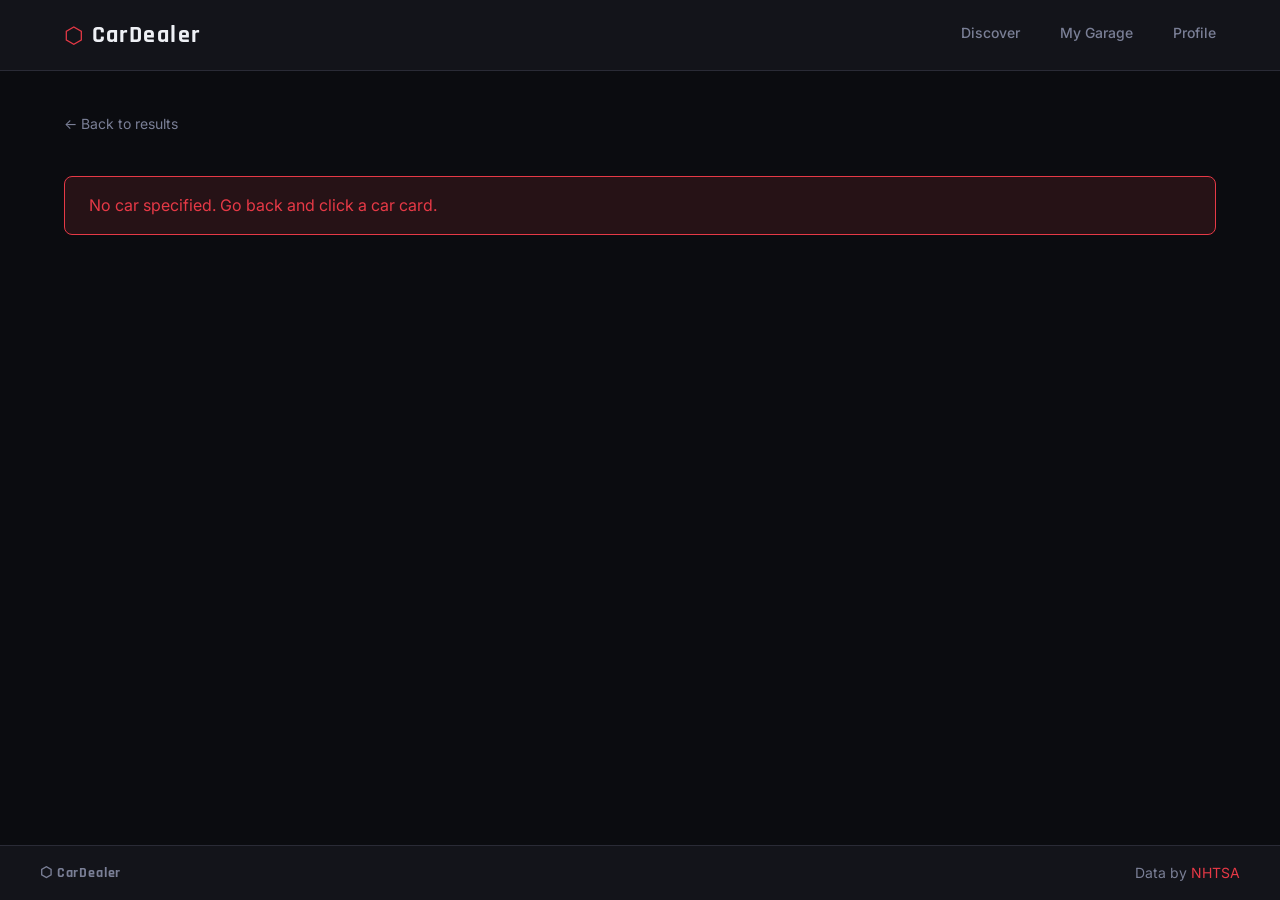
==== Detail.html @ 51ff806b "fix: changed file name" ====
<!DOCTYPE html>
<html lang="en">
<head>
  <meta charset="UTF-8">
  <meta name="viewport" content="width=device-width, initial-scale=1.0">
  <title>Car Details — CarDealer</title>
  <link rel="preconnect" href="https://fonts.googleapis.com">
  <link rel="preconnect" href="https://fonts.gstatic.com" crossorigin>
  <link href="https://fonts.googleapis.com/css2?family=Rajdhani:wght@500;600;700&family=Inter:wght@400;500;600&display=swap" rel="stylesheet">
  <link rel="stylesheet" href="css/style.css">
</head>
<body data-page="detail">

  <header class="header">
    <div class="header__inner">
      <a class="header__logo" href="index.html">
        <span class="header__logo-icon">⬡</span>
        <span class="header__logo-text">CarDealer</span>
      </a>
      <nav class="header__nav">
        <a class="header__nav-link" href="index.html">Discover</a>
        <a class="header__nav-link" href="garage.html">My Garage</a>
        <a class="header__nav-link" href="profile.html">Profile</a>
      </nav>
    </div>
  </header>

  <main class="main">

    <a class="back-link" href="index.html">← Back to results</a>

    <div class="loading" id="loading">
      <div class="loading__spinner"></div>
      <p class="loading__text">Loading car details…</p>
    </div>

    <div class="error-message" id="error-message" hidden>
      <p class="error-message__text" id="error-text"></p>
    </div>

    <article class="detail-card" id="detail-card" hidden>
      <div class="detail-card__image-wrap">
        <img class="detail-card__image" id="detail-image" src="" alt="">
        <div class="detail-card__image-placeholder" id="detail-placeholder">🚗</div>
      </div>
      <div class="detail-card__body">
        <p class="detail-card__make" id="detail-make"></p>
        <h1 class="detail-card__title" id="detail-title"></h1>
        <p class="detail-card__year" id="detail-year"></p>
        <p class="detail-card__description" id="detail-description"></p>
        <div class="detail-card__actions">
          <button class="btn btn--primary" id="detail-save-btn">+ Add to Garage</button>
          <a class="btn btn--ghost" id="detail-wiki-link" href="#" target="_blank" rel="noopener">Read on Wikipedia</a>
        </div>
      </div>
    </article>

  </main>

  <footer class="footer">
    <div class="footer__inner">
      <span class="footer__brand">⬡ CarDealer</span>
      <span class="footer__note">Data by <a class="footer__link" href="https://vpic.nhtsa.dot.gov" target="_blank" rel="noopener">NHTSA</a></span>
    </div>
  </footer>

  <script type="module" src="js/main.js"></script>
</body>
</html>
---- css/style.css ----
/* ================================================
   CarDealer — style.css
   Tokens → Base → Layout → Header → Components
   ================================================ */

/* === 1. DESIGN TOKENS === */
:root {
  /* Colors */
  --color-bg:           #0b0c10;
  --color-surface:      #13141a;
  --color-card:         #1a1b23;
  --color-border:       #2a2b36;
  --color-accent:       #e63946;
  --color-accent-dim:   rgba(230, 57, 70, 0.12);
  --color-accent-hover: #ff4d5a;
  --color-text:         #eef0f5;
  --color-text-muted:   #7a7f96;
  --color-text-faint:   #44465a;
  --color-success:      #40c97a;
  --color-error:        #e63946;

  /* Status colors */
  --color-wishlist:    #5b9ef5;
  --color-owned:       #40c97a;
  --color-test-driven: #f0a500;

  /* Fuel type colors */
  --color-gas:         #5b9ef5;
  --color-diesel:      #f0a500;
  --color-electric:    #40c97a;

  /* Spacing */
  --space-xs:  4px;
  --space-sm:  8px;
  --space-md:  16px;
  --space-lg:  24px;
  --space-xl:  40px;
  --space-2xl: 72px;

  /* Radius */
  --radius-sm: 4px;
  --radius-md: 8px;
  --radius-lg: 12px;

  /* Typography */
  --font-display: 'Rajdhani', sans-serif;
  --font-body:    'Inter', system-ui, sans-serif;
}

/* === 2. RESET & BASE === */
*, *::before, *::after {
  box-sizing: border-box;
  margin: 0;
  padding: 0;
}

html { scroll-behavior: smooth; }

body {
  font-family: var(--font-body);
  font-size: 1rem;
  color: var(--color-text);
  background-color: var(--color-bg);
  line-height: 1.6;
  min-height: 100vh;
  display: flex;
  flex-direction: column;
}

a {
  color: var(--color-accent);
  text-decoration: none;
}

a:hover { text-decoration: underline; }

img { display: block; max-width: 100%; }

button { cursor: pointer; font-family: var(--font-body); }

[hidden] { display: none !important; }

/* === 3. LAYOUT === */
.main {
  flex: 1;
  max-width: 1200px;
  margin: 0 auto;
  width: 100%;
  padding: var(--space-xl) var(--space-lg);
}

/* === 4. HEADER & NAV (Flexbox) === */
.header {
  background-color: var(--color-surface);
  border-bottom: 1px solid var(--color-border);
  position: sticky;
  top: 0;
  z-index: 100;
}

.header__inner {
  max-width: 1200px;
  margin: 0 auto;
  padding: var(--space-md) var(--space-lg);
  display: flex;
  align-items: center;
  justify-content: space-between;
  gap: var(--space-md);
}

.header__logo {
  display: flex;
  align-items: center;
  gap: var(--space-sm);
  color: var(--color-text);
  text-decoration: none;
}

.header__logo-icon {
  color: var(--color-accent);
  font-size: 1.4rem;
  line-height: 1;
}

.header__logo-text {
  font-family: var(--font-display);
  font-size: 1.5rem;
  font-weight: 700;
  letter-spacing: 0.06em;
}

.header__nav {
  display: flex;
  align-items: center;
  gap: var(--space-xl);
}

.header__nav-link {
  color: var(--color-text-muted);
  font-size: 0.875rem;
  font-weight: 500;
  text-decoration: none;
  padding-bottom: 2px;
  border-bottom: 2px solid transparent;
  transition: color 0.2s, border-color 0.2s;
}

.header__nav-link:hover {
  color: var(--color-text);
  text-decoration: none;
}

.header__nav-link--active {
  color: var(--color-accent);
  border-bottom-color: var(--color-accent);
}

/* === 5. FOOTER (Flexbox) === */
.footer {
  background-color: var(--color-surface);
  border-top: 1px solid var(--color-border);
  padding: var(--space-md) var(--space-lg);
}

.footer__inner {
  max-width: 1200px;
  margin: 0 auto;
  display: flex;
  justify-content: space-between;
  align-items: center;
  font-size: 0.875rem;
  color: var(--color-text-muted);
}

.footer__brand {
  font-family: var(--font-display);
  font-weight: 700;
  letter-spacing: 0.06em;
}

.footer__link { color: var(--color-accent); }

/* === 6. HERO (index.html) === */
.hero {
  padding: var(--space-2xl) 0 var(--space-xl);
  border-bottom: 1px solid var(--color-border);
  margin-bottom: var(--space-xl);
}

.hero__eyebrow {
  font-size: 0.8rem;
  font-weight: 600;
  color: var(--color-accent);
  text-transform: uppercase;
  letter-spacing: 0.14em;
  margin-bottom: var(--space-sm);
}

.hero__title {
  font-family: var(--font-display);
  font-size: clamp(2.8rem, 6vw, 5rem);
  font-weight: 700;
  letter-spacing: 0.04em;
  line-height: 1;
  margin-bottom: var(--space-md);
}

.hero__title span {
  color: var(--color-accent);
}

.hero__subtitle {
  color: var(--color-text-muted);
  font-size: 1.05rem;
  max-width: 440px;
}

/* === 7. SEARCH FORM === */
.search-section {
  margin-bottom: var(--space-xl);
}

.search-form__row {
  display: grid;
  grid-template-columns: repeat(2, 1fr);
  gap: var(--space-md);
  margin-bottom: var(--space-md);
}

.search-form__field {
  display: flex;
  flex-direction: column;
  gap: var(--space-xs);
}

.search-form__label {
  font-size: 0.8rem;
  font-weight: 600;
  color: var(--color-text-muted);
  text-transform: uppercase;
  letter-spacing: 0.08em;
}

.search-form__required { color: var(--color-accent); }

.search-form__input,
.search-form__select {
  background-color: var(--color-surface);
  border: 1px solid var(--color-border);
  border-radius: var(--radius-md);
  color: var(--color-text);
  font-family: var(--font-body);
  font-size: 0.95rem;
  padding: var(--space-sm) var(--space-md);
  outline: none;
  transition: border-color 0.2s, box-shadow 0.2s;
}

.search-form__input::placeholder { color: var(--color-text-faint); }

.search-form__input:focus,
.search-form__select:focus {
  border-color: var(--color-accent);
  box-shadow: 0 0 0 3px var(--color-accent-dim);
}

.search-form__select option { background-color: var(--color-surface); }

.search-form__actions {
  display: flex;
  gap: var(--space-sm);
}

.search-form__error {
  color: var(--color-error);
  font-size: 0.875rem;
  margin-top: var(--space-sm);
  min-height: 1.2em;
}

/* === 8. BUTTONS (Flexbox) === */
.btn {
  display: inline-flex;
  align-items: center;
  justify-content: center;
  gap: var(--space-sm);
  border: none;
  border-radius: var(--radius-md);
  font-family: var(--font-body);
  font-size: 0.9rem;
  font-weight: 600;
  padding: var(--space-sm) var(--space-lg);
  transition: background-color 0.2s, border-color 0.2s, transform 0.1s;
}

.btn:active { transform: scale(0.97); }

.btn--primary {
  background-color: var(--color-accent);
  color: #fff;
}

.btn--primary:hover { background-color: var(--color-accent-hover); }

.btn--ghost {
  background: transparent;
  color: var(--color-text-muted);
  border: 1px solid var(--color-border);
}

.btn--ghost:hover {
  border-color: var(--color-text-muted);
  color: var(--color-text);
}

.btn--danger {
  background: transparent;
  color: var(--color-error);
  border: 1px solid var(--color-error);
  font-size: 0.8rem;
  padding: var(--space-xs) var(--space-sm);
}

.btn--danger:hover {
  background-color: var(--color-error);
  color: #fff;
}

.btn--secondary {
  background-color: var(--color-surface);
  color: var(--color-text-muted);
  border: 1px solid var(--color-border);
  font-size: 0.8rem;
  padding: var(--space-xs) var(--space-sm);
}

.btn--secondary:hover {
  border-color: var(--color-accent);
  color: var(--color-text);
}

/* === 9. RESULTS GRID (CSS Grid) === */
.results__grid {
  display: grid;
  grid-template-columns: repeat(auto-fill, minmax(280px, 1fr));
  gap: var(--space-lg);
}

/* === 10. CAR CARD (Flexbox inside) === */
.car-card {
  background-color: var(--color-card);
  border: 1px solid var(--color-border);
  border-radius: var(--radius-lg);
  overflow: hidden;
  display: flex;
  flex-direction: column;
  transition: transform 0.2s, box-shadow 0.2s, border-color 0.2s;
  cursor: pointer;
}

.car-card:hover {
  transform: translateY(-4px);
  box-shadow: 0 8px 30px rgba(230, 57, 70, 0.18);
  border-color: var(--color-accent);
}

/* Colored top stripe by fuel type — the signature design element */
.car-card__stripe {
  height: 3px;
  background-color: var(--color-gas);
}

.car-card__stripe--diesel   { background-color: var(--color-diesel); }
.car-card__stripe--electric { background-color: var(--color-electric); }

.car-card__body {
  padding: var(--space-md);
  display: flex;
  flex-direction: column;
  gap: var(--space-md);
  flex: 1;
}

.car-card__header {
  display: flex;
  justify-content: space-between;
  align-items: flex-start;
  gap: var(--space-sm);
}

.car-card__title {
  font-family: var(--font-display);
  font-size: 1.2rem;
  font-weight: 700;
  letter-spacing: 0.04em;
  line-height: 1.2;
}

.car-card__year {
  font-size: 0.8rem;
  font-weight: 600;
  color: var(--color-text-muted);
  background-color: var(--color-surface);
  border-radius: var(--radius-sm);
  padding: 2px 8px;
  white-space: nowrap;
}

/* Spec grid inside card */
.car-card__specs {
  display: grid;
  grid-template-columns: repeat(2, 1fr);
  gap: var(--space-sm);
}

.spec-item {
  display: flex;
  flex-direction: column;
  gap: 2px;
}

.spec-item__label {
  font-size: 0.7rem;
  font-weight: 600;
  text-transform: uppercase;
  letter-spacing: 0.08em;
  color: var(--color-text-faint);
}

.spec-item__value {
  font-size: 0.9rem;
  font-weight: 600;
  color: var(--color-text);
}

.car-card__footer {
  display: flex;
  align-items: center;
  justify-content: space-between;
  gap: var(--space-sm);
  padding-top: var(--space-sm);
  border-top: 1px solid var(--color-border);
}

/* Fuel badge */
.fuel-badge {
  display: inline-flex;
  align-items: center;
  gap: 4px;
  font-size: 0.72rem;
  font-weight: 700;
  text-transform: uppercase;
  letter-spacing: 0.08em;
  padding: 3px 8px;
  border-radius: var(--radius-sm);
}

.fuel-badge--gas      { background-color: rgba(91,158,245,0.12); color: var(--color-gas); }
.fuel-badge--diesel   { background-color: rgba(240,165,0,0.12);  color: var(--color-diesel); }
.fuel-badge--electric { background-color: rgba(64,201,122,0.12); color: var(--color-electric); }

/* Status badge (garage) */
.status-badge {
  font-size: 0.72rem;
  font-weight: 700;
  text-transform: uppercase;
  letter-spacing: 0.08em;
  padding: 3px 8px;
  border-radius: var(--radius-sm);
}

.status-badge--wishlist    { background-color: rgba(91,158,245,0.12);  color: var(--color-wishlist); }
.status-badge--owned       { background-color: rgba(64,201,122,0.12);  color: var(--color-owned); }
.status-badge--test_driven { background-color: rgba(240,165,0,0.12);   color: var(--color-test-driven); }

/* Status select (garage cards) */
.status-select {
  background-color: var(--color-surface);
  border: 1px solid var(--color-border);
  border-radius: var(--radius-sm);
  color: var(--color-text-muted);
  font-family: var(--font-body);
  font-size: 0.78rem;
  font-weight: 500;
  padding: 4px 8px;
  cursor: pointer;
  outline: none;
}

.status-select:focus {
  border-color: var(--color-accent);
}

/* === 11. LOADING & ERROR === */
.loading {
  display: flex;
  flex-direction: column;
  align-items: center;
  gap: var(--space-md);
  padding: var(--space-2xl);
}

.loading__spinner {
  width: 36px;
  height: 36px;
  border: 3px solid var(--color-border);
  border-top-color: var(--color-accent);
  border-radius: 50%;
  animation: spin 0.75s linear infinite;
}

@keyframes spin { to { transform: rotate(360deg); } }

.loading__text {
  color: var(--color-text-muted);
  font-size: 0.875rem;
}

.error-message {
  background-color: var(--color-accent-dim);
  border: 1px solid var(--color-accent);
  border-radius: var(--radius-md);
  padding: var(--space-md) var(--space-lg);
  color: var(--color-error);
}

/* === 12. PAGE HEADER (garage & profile) === */
.page-header {
  display: flex;
  align-items: baseline;
  justify-content: space-between;
  gap: var(--space-md);
  padding-bottom: var(--space-lg);
  border-bottom: 1px solid var(--color-border);
  margin-bottom: var(--space-xl);
}

.page-header__title {
  font-family: var(--font-display);
  font-size: clamp(2rem, 4vw, 3rem);
  font-weight: 700;
  letter-spacing: 0.04em;
}

.page-header__count,
.page-header__subtitle {
  color: var(--color-text-muted);
  font-size: 0.9rem;
}

/* === 13. GARAGE CONTROLS === */
.garage-controls { margin-bottom: var(--space-xl); }

.filter-tabs {
  display: flex;
  gap: var(--space-sm);
  flex-wrap: wrap;
}

.filter-tab {
  background-color: var(--color-surface);
  border: 1px solid var(--color-border);
  border-radius: var(--radius-md);
  color: var(--color-text-muted);
  font-family: var(--font-body);
  font-size: 0.875rem;
  font-weight: 500;
  padding: var(--space-sm) var(--space-md);
  transition: all 0.2s;
}

.filter-tab:hover {
  border-color: var(--color-accent);
  color: var(--color-text);
}

.filter-tab--active {
  background-color: var(--color-accent);
  border-color: var(--color-accent);
  color: #fff;
  font-weight: 600;
}

/* === 14. EMPTY STATE === */
.empty-state {
  grid-column: 1 / -1;
  text-align: center;
  padding: var(--space-2xl) var(--space-lg);
}

.empty-state__icon { font-size: 3rem; margin-bottom: var(--space-md); }

.empty-state__title {
  font-family: var(--font-display);
  font-size: 1.4rem;
  font-weight: 700;
  letter-spacing: 0.04em;
  margin-bottom: var(--space-sm);
}

.empty-state__subtitle { color: var(--color-text-muted); }
.empty-state__link { color: var(--color-accent); }

/* === 15. PROFILE LAYOUT (CSS Grid) === */
.profile-section {
  display: grid;
  grid-template-columns: 1fr 340px;
  gap: var(--space-xl);
  align-items: start;
}

/* === 16. PROFILE FORM === */
.profile-form {
  display: flex;
  flex-direction: column;
  gap: var(--space-lg);
}

.form-group {
  display: flex;
  flex-direction: column;
  gap: var(--space-sm);
}

.form-group--fieldset {
  border: none;
  padding: 0;
}

.form-group__label {
  font-size: 0.8rem;
  font-weight: 600;
  color: var(--color-text-muted);
  text-transform: uppercase;
  letter-spacing: 0.08em;
}

.form-group__required { color: var(--color-accent); }

.form-group__input,
.form-group__select,
.form-group__textarea {
  background-color: var(--color-surface);
  border: 1px solid var(--color-border);
  border-radius: var(--radius-md);
  color: var(--color-text);
  font-family: var(--font-body);
  font-size: 0.95rem;
  padding: var(--space-sm) var(--space-md);
  outline: none;
  transition: border-color 0.2s, box-shadow 0.2s;
}

.form-group__input:focus,
.form-group__select:focus,
.form-group__textarea:focus {
  border-color: var(--color-accent);
  box-shadow: 0 0 0 3px var(--color-accent-dim);
}

.form-group__input.is-invalid { border-color: var(--color-error); }

.form-group__select option { background-color: var(--color-surface); }

.form-group__textarea { resize: vertical; }

.form-group__hint {
  font-size: 0.78rem;
  color: var(--color-text-faint);
}

/* Checkbox grid (CSS Grid) */
.checkbox-grid {
  display: grid;
  grid-template-columns: repeat(3, 1fr);
  gap: var(--space-sm);
}

.checkbox-item,
.radio-item {
  display: flex;
  align-items: center;
  gap: var(--space-sm);
  font-size: 0.9rem;
  color: var(--color-text-muted);
  cursor: pointer;
  transition: color 0.2s;
}

.checkbox-item:hover,
.radio-item:hover { color: var(--color-text); }

.checkbox-item__input,
.radio-item__input {
  accent-color: var(--color-accent);
  width: 15px;
  height: 15px;
  cursor: pointer;
  flex-shrink: 0;
}

.radio-group {
  display: flex;
  flex-direction: column;
  gap: var(--space-sm);
}

.form-actions {
  display: flex;
  gap: var(--space-sm);
}

.form-feedback {
  font-size: 0.875rem;
  border-radius: var(--radius-md);
  min-height: 1.4em;
}

.form-feedback--success {
  color: var(--color-success);
  background-color: rgba(64, 201, 122, 0.1);
  padding: var(--space-sm) var(--space-md);
}

.form-feedback--error {
  color: var(--color-error);
  background-color: var(--color-accent-dim);
  padding: var(--space-sm) var(--space-md);
}

/* === 17. PROFILE PREVIEW === */
.profile-preview {
  background-color: var(--color-card);
  border: 1px solid var(--color-border);
  border-radius: var(--radius-lg);
  padding: var(--space-lg);
  position: sticky;
  top: 80px;
}

.profile-preview__title {
  font-family: var(--font-display);
  font-size: 1.2rem;
  font-weight: 700;
  letter-spacing: 0.04em;
  margin-bottom: var(--space-md);
  padding-bottom: var(--space-md);
  border-bottom: 1px solid var(--color-border);
}

.profile-preview__empty {
  color: var(--color-text-muted);
  font-size: 0.875rem;
}

.profile-card {
  display: flex;
  flex-direction: column;
  gap: var(--space-sm);
}

.profile-card__name {
  font-family: var(--font-display);
  font-size: 1.6rem;
  font-weight: 700;
  letter-spacing: 0.06em;
  color: var(--color-accent);
}

.profile-card__row {
  display: flex;
  justify-content: space-between;
  font-size: 0.875rem;
}

.profile-card__row-label { color: var(--color-text-muted); }

.profile-card__brands {
  display: flex;
  flex-wrap: wrap;
  gap: var(--space-xs);
  margin-top: var(--space-xs);
}

.brand-tag {
  background-color: var(--color-accent-dim);
  color: var(--color-accent);
  border-radius: var(--radius-sm);
  font-size: 0.72rem;
  font-weight: 700;
  padding: 2px 8px;
  text-transform: uppercase;
  letter-spacing: 0.06em;
}

.profile-card__bio {
  font-size: 0.875rem;
  color: var(--color-text-muted);
  border-top: 1px solid var(--color-border);
  padding-top: var(--space-sm);
  margin-top: var(--space-xs);
  font-style: italic;
}

/* === 18. NO-RESULTS MESSAGE === */
.no-results {
  grid-column: 1 / -1;
  color: var(--color-text-muted);
  padding: var(--space-xl) 0;
}

/* === 19. RESPONSIVE — Tablet (≤ 900px) === */
@media (max-width: 900px) {
  .search-form__row {
    grid-template-columns: repeat(2, 1fr);
  }

  .profile-section {
    grid-template-columns: 1fr;
  }

  .profile-preview {
    position: static;
  }

  .results__grid {
    grid-template-columns: repeat(auto-fill, minmax(240px, 1fr));
  }

  .checkbox-grid {
    grid-template-columns: repeat(2, 1fr);
  }
}

/* === 20. RESPONSIVE — Mobile (≤ 600px) === */
@media (max-width: 600px) {
  .main {
    padding: var(--space-lg) var(--space-md);
  }

  .hero {
    padding: var(--space-xl) 0 var(--space-lg);
  }

  .search-form__row {
    grid-template-columns: 1fr;
  }

  .header__nav {
    gap: var(--space-md);
  }

  .header__nav-link {
    font-size: 0.8rem;
  }

  .results__grid {
    grid-template-columns: 1fr;
  }

  .car-card__specs {
    grid-template-columns: repeat(2, 1fr);
  }

  .filter-tabs {
    gap: var(--space-xs);
  }

  .filter-tab {
    font-size: 0.8rem;
    padding: var(--space-xs) var(--space-sm);
  }

  .page-header {
    flex-direction: column;
    align-items: flex-start;
    gap: var(--space-xs);
  }

  .footer__inner {
    flex-direction: column;
    gap: var(--space-sm);
    text-align: center;
  }

  .checkbox-grid {
    grid-template-columns: repeat(2, 1fr);
  }
}

/* === ADDITIONS: Car card make label and vehicle type badge === */

/* Small make label above the model name */
.car-card__make {
  font-size: 0.72rem;
  font-weight: 700;
  text-transform: uppercase;
  letter-spacing: 0.1em;
  color: var(--color-accent);
  margin-bottom: 2px;
}

/* Vehicle type badge (Passenger Car, Truck, etc.) */
.type-badge {
  display: inline-block;
  font-size: 0.72rem;
  font-weight: 600;
  padding: 3px 8px;
  border-radius: var(--radius-sm);
  background-color: rgba(122, 127, 150, 0.15);
  color: var(--color-text-muted);
}

/* === DETAIL PAGE === */

.back-link {
  display: inline-block;
  color: var(--color-text-muted);
  font-size: 0.875rem;
  margin-bottom: var(--space-xl);
  transition: color 0.2s;
}

.back-link:hover {
  color: var(--color-accent);
  text-decoration: none;
}

.detail-card {
  display: grid;
  grid-template-columns: 420px 1fr;
  gap: var(--space-xl);
  background-color: var(--color-card);
  border: 1px solid var(--color-border);
  border-radius: var(--radius-lg);
  overflow: hidden;
}

.detail-card__image-wrap {
  position: relative;
  background-color: var(--color-surface);
  min-height: 300px;
  display: flex;
  align-items: center;
  justify-content: center;
}

.detail-card__image {
  width: 100%;
  height: 100%;
  object-fit: cover;
  position: absolute;
  top: 0;
  left: 0;
}

.detail-card__image-placeholder {
  font-size: 5rem;
  opacity: 0.3;
}

.detail-card__body {
  padding: var(--space-xl);
  display: flex;
  flex-direction: column;
  gap: var(--space-md);
}

.detail-card__make {
  font-size: 0.8rem;
  font-weight: 700;
  text-transform: uppercase;
  letter-spacing: 0.1em;
  color: var(--color-accent);
}

.detail-card__title {
  font-family: var(--font-display);
  font-size: 2.5rem;
  font-weight: 700;
  letter-spacing: 0.04em;
  line-height: 1.1;
}

.detail-card__year {
  font-size: 0.9rem;
  color: var(--color-text-muted);
}

.detail-card__description {
  color: var(--color-text-muted);
  line-height: 1.7;
  font-size: 0.95rem;
  flex: 1;
}

.detail-card__actions {
  display: flex;
  gap: var(--space-sm);
  flex-wrap: wrap;
}

@media (max-width: 900px) {
  .detail-card {
    grid-template-columns: 1fr;
  }

  .detail-card__image-wrap {
    min-height: 220px;
  }
}

@media (max-width: 600px) {
  .detail-card__title {
    font-size: 1.8rem;
  }

  .detail-card__body {
    padding: var(--space-lg);
  }
}
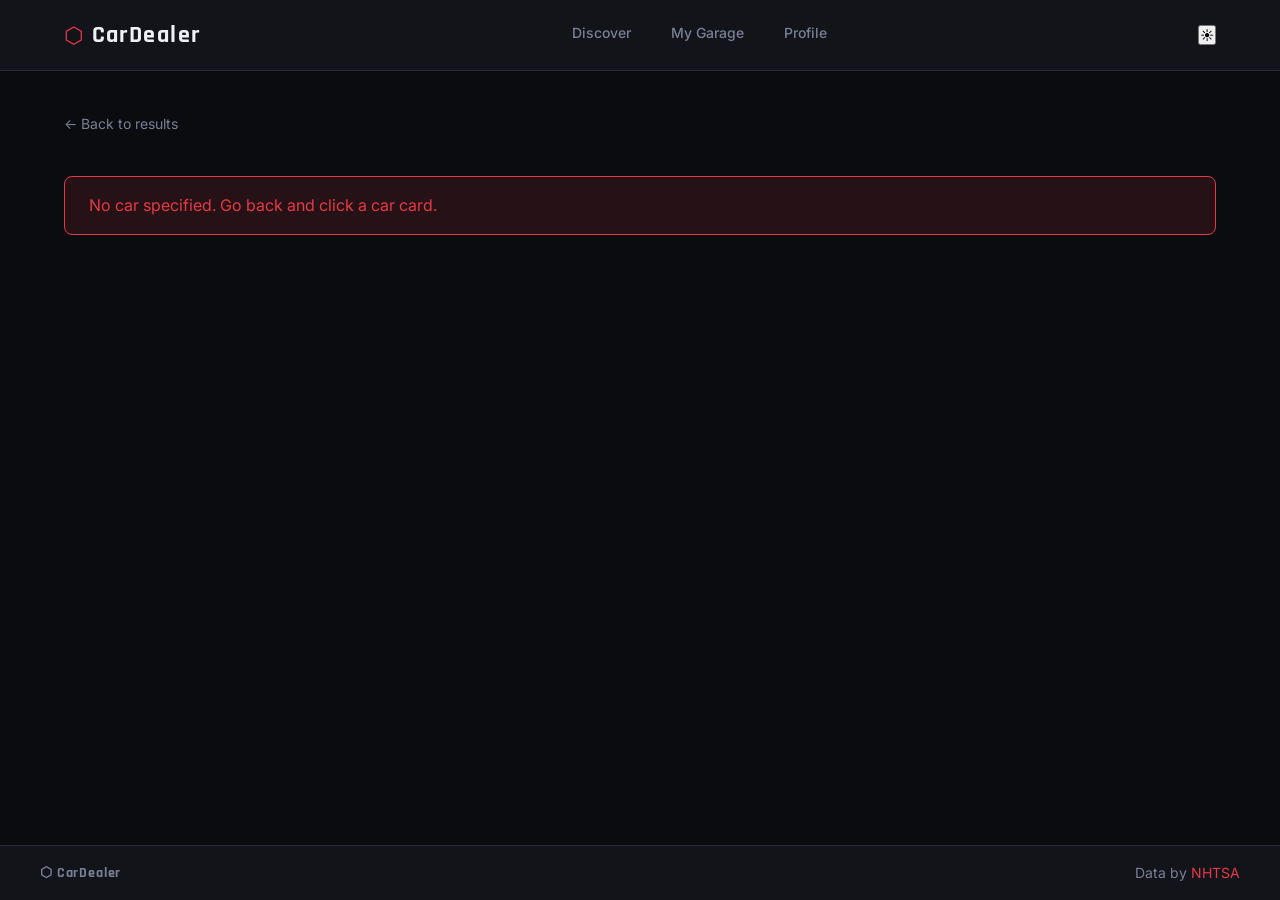
==== commit 354d5ac0: "feat: added Find Prices button on details page and light/dark theme toggle" ====
--- a/Detail.html
+++ b/Detail.html
@@ -22,6 +22,7 @@
         <a class="header__nav-link" href="garage.html">My Garage</a>
         <a class="header__nav-link" href="profile.html">Profile</a>
       </nav>
+      <button class="theme-toggle" id="theme-toggle" aria-label="Toggle theme">☀️</button>
     </div>
   </header>
 
@@ -51,6 +52,7 @@
         <div class="detail-card__actions">
           <button class="btn btn--primary" id="detail-save-btn">+ Add to Garage</button>
           <a class="btn btn--ghost" id="detail-wiki-link" href="#" target="_blank" rel="noopener">Read on Wikipedia</a>
+          <a class="btn btn--ghost" id="detail-prices-link" href="#" target="_blank" rel="noopener">🔍 Find Prices</a>
         </div>
       </div>
     </article>
--- a/css/style.css
+++ b/css/style.css
@@ -1018,4 +1018,115 @@
   .detail-card__body {
     padding: var(--space-lg);
   }
+}
+
+/* === GARAGE STATS BAR === */
+
+.garage-stats {
+  display: grid;
+  grid-template-columns: repeat(4, 1fr);
+  gap: var(--space-md);
+  margin-bottom: var(--space-xl);
+}
+
+.stat-card {
+  background-color: var(--color-card);
+  border: 1px solid var(--color-border);
+  border-radius: var(--radius-lg);
+  padding: var(--space-lg);
+  display: flex;
+  flex-direction: column;
+  align-items: center;
+  gap: var(--space-xs);
+  transition: border-color 0.2s;
+}
+
+.stat-card__value {
+  font-family: var(--font-display);
+  font-size: 2.2rem;
+  font-weight: 700;
+  letter-spacing: 0.04em;
+  line-height: 1;
+}
+
+.stat-card__label {
+  font-size: 0.75rem;
+  font-weight: 600;
+  text-transform: uppercase;
+  letter-spacing: 0.1em;
+  color: var(--color-text-muted);
+}
+
+.stat-card--wishlist { border-top: 3px solid var(--color-wishlist); }
+.stat-card--wishlist .stat-card__value { color: var(--color-wishlist); }
+
+.stat-card--owned { border-top: 3px solid var(--color-owned); }
+.stat-card--owned .stat-card__value { color: var(--color-owned); }
+
+.stat-card--test-driven { border-top: 3px solid var(--color-test-driven); }
+.stat-card--test-driven .stat-card__value { color: var(--color-test-driven); }
+
+@media (max-width: 600px) {
+  .garage-stats {
+    grid-template-columns: repeat(2, 1fr);
+  }
+}
+
+
+
+/* === BRANDS PICKER === */
+.brands-picker__input-row {
+  display: flex;
+  gap: var(--space-sm);
+}
+
+.brands-picker__input-row .form-group__select {
+  flex: 1;
+}
+
+.brands-picker__tags {
+  display: flex;
+  flex-wrap: wrap;
+  gap: var(--space-xs);
+  margin-top: var(--space-sm);
+  min-height: 28px;
+}
+
+.brand-tag {
+  display: inline-flex;
+  align-items: center;
+  gap: var(--space-xs);
+  background-color: var(--color-accent-dim);
+  color: var(--color-accent);
+  border-radius: var(--radius-sm);
+  font-size: 0.78rem;
+  font-weight: 700;
+  padding: 3px 8px;
+  text-transform: uppercase;
+  letter-spacing: 0.06em;
+}
+
+.brand-tag__remove {
+  background: none;
+  border: none;
+  color: var(--color-accent);
+  cursor: pointer;
+  font-size: 1rem;
+  line-height: 1;
+  padding: 0;
+  opacity: 0.7;
+  transition: opacity 0.2s;
+}
+
+.brand-tag__remove:hover { opacity: 1; }
+
+body.light {
+  --color-bg:         #f0f2f5;
+  --color-surface:    #ffffff;
+  --color-card:       #ffffff;
+  --color-border:     #dde1ea;
+  --color-text:       #0b0c10;
+  --color-text-muted: #555a72;
+  --color-text-faint: #aab0c4;
+  --color-accent-dim: rgba(230, 57, 70, 0.08);
 }
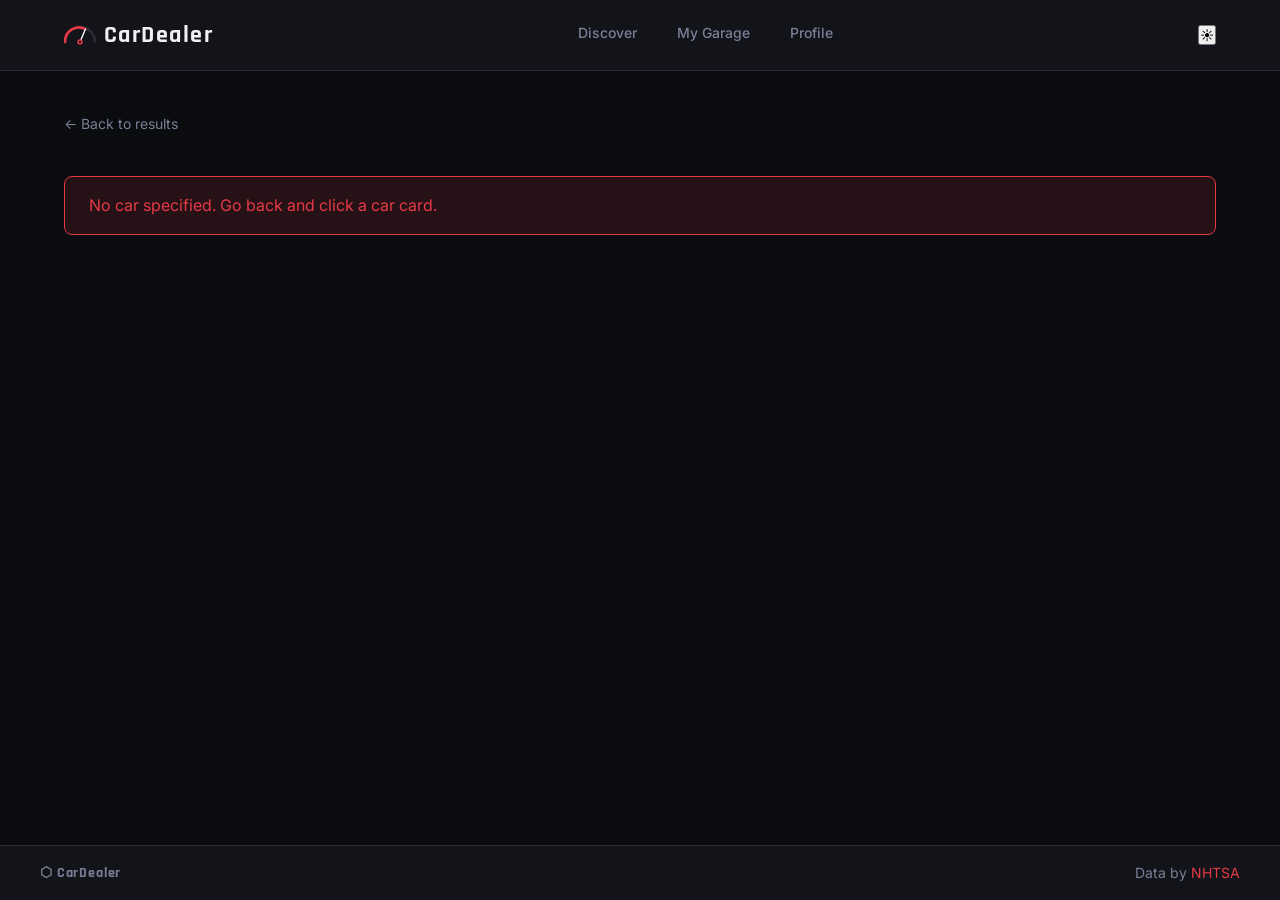
==== commit fa3a9d80: "feat: added a speedometer logo" ====
--- a/Detail.html
+++ b/Detail.html
@@ -14,7 +14,13 @@
   <header class="header">
     <div class="header__inner">
       <a class="header__logo" href="index.html">
-        <span class="header__logo-icon">⬡</span>
+        <svg class="header__logo-svg" viewBox="0 0 60 34" xmlns="http://www.w3.org/2000/svg" aria-hidden="true">
+          <path d="M2 30 A26 26 0 0 1 58 30" fill="none" stroke="#2a2b36" stroke-width="5" stroke-linecap="round"/>
+          <path d="M2 30 A26 26 0 0 1 40 6" fill="none" stroke="#e63946" stroke-width="5" stroke-linecap="round"/>
+          <line x1="30" y1="30" x2="40" y2="6" stroke="white" stroke-width="2.5" stroke-linecap="round"/>
+          <circle cx="30" cy="30" r="5" fill="#e63946"/>
+          <circle cx="30" cy="30" r="2" fill="#0b0c10"/>
+      </svg>
         <span class="header__logo-text">CarDealer</span>
       </a>
       <nav class="header__nav">
--- a/css/style.css
+++ b/css/style.css
@@ -1129,4 +1129,32 @@
   --color-text-muted: #555a72;
   --color-text-faint: #aab0c4;
   --color-accent-dim: rgba(230, 57, 70, 0.08);
+}
+
+/* === MOBILE FIXES === */
+@media (max-width: 600px) {
+  .header__logo-text { font-size: 1.1rem; }
+  .header__nav { gap: var(--space-sm); }
+  .header__nav-link { font-size: 0.75rem; }
+
+  .detail-card__body { padding: var(--space-md); }
+  .detail-card__title { font-size: 1.6rem; }
+  .detail-card__actions { flex-direction: column; }
+  .detail-card__actions .btn { width: 100%; text-align: center; }
+
+  .profile-section { grid-template-columns: 1fr; }
+  .form-actions { flex-direction: column; }
+  .form-actions .btn { width: 100%; }
+
+  .garage-stats { grid-template-columns: repeat(2, 1fr); }
+
+  .brands-picker__input-row { flex-direction: column; }
+  .brands-picker__input-row .btn { width: 100%; }
+}
+
+/* === LOGO SVG === */
+.header__logo-svg {
+  width: 32px;
+  height: 20px;
+  flex-shrink: 0;
 }
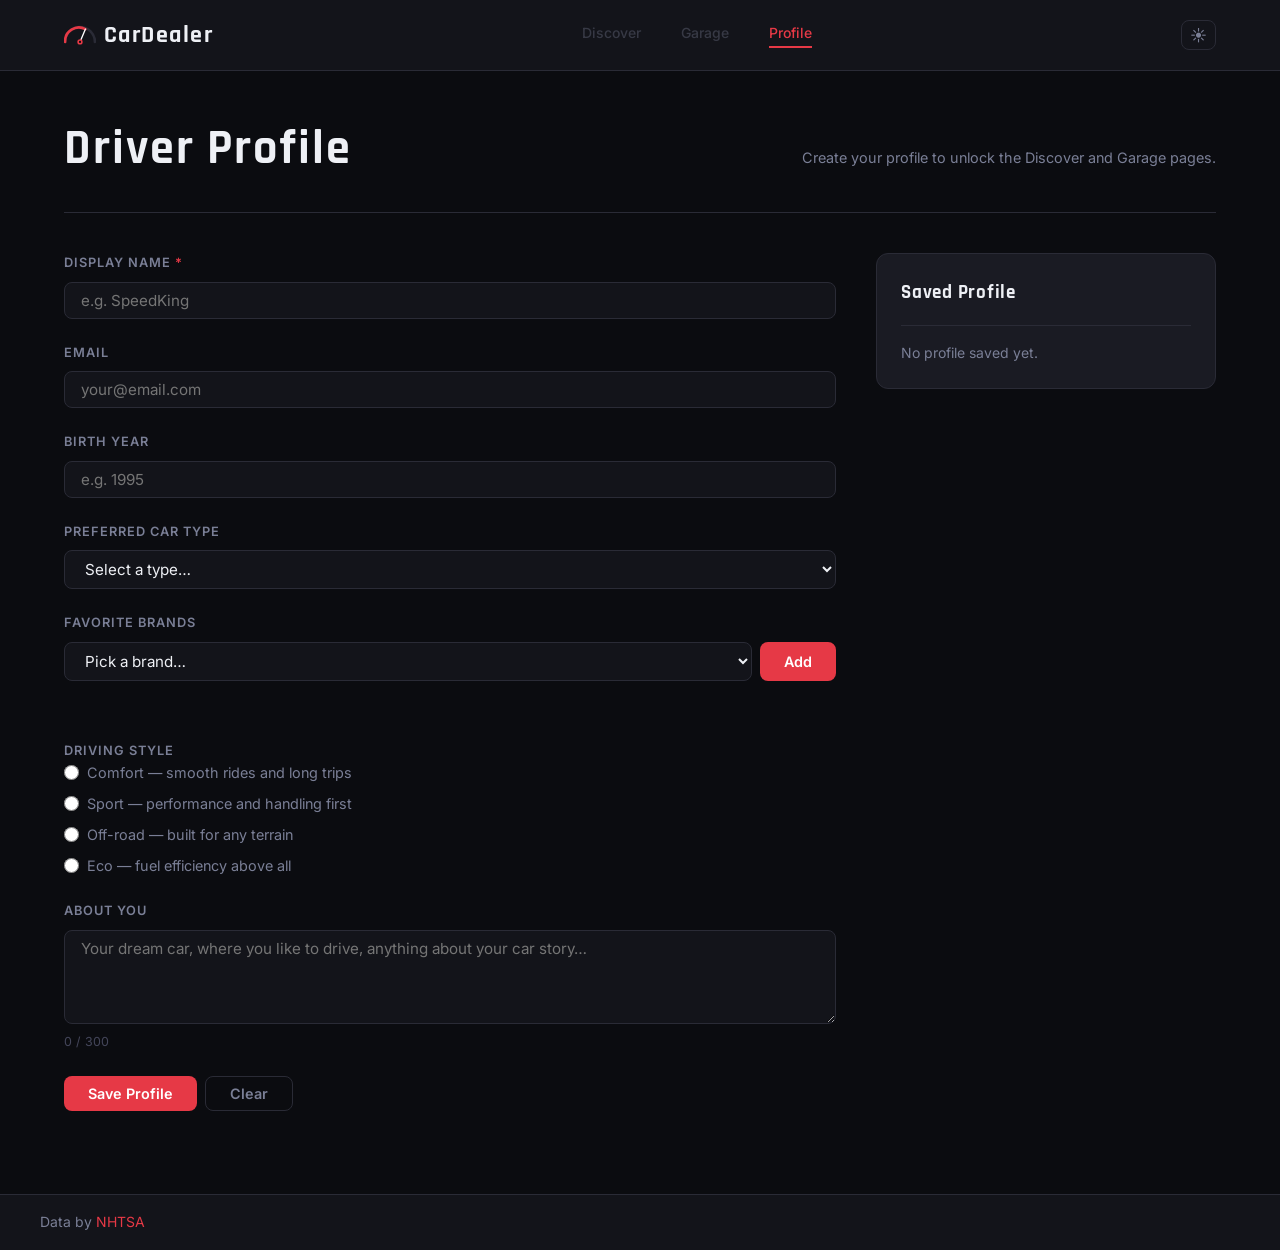
==== commit 08f87f81: "fix: removed footer text and changed my garage to just garage" ====
--- a/Detail.html
+++ b/Detail.html
@@ -25,7 +25,7 @@
       </a>
       <nav class="header__nav">
         <a class="header__nav-link" href="index.html">Discover</a>
-        <a class="header__nav-link" href="garage.html">My Garage</a>
+        <a class="header__nav-link" href="garage.html">Garage</a>
         <a class="header__nav-link" href="profile.html">Profile</a>
       </nav>
       <button class="theme-toggle" id="theme-toggle" aria-label="Toggle theme">☀️</button>
@@ -67,7 +67,6 @@
 
   <footer class="footer">
     <div class="footer__inner">
-      <span class="footer__brand">⬡ CarDealer</span>
       <span class="footer__note">Data by <a class="footer__link" href="https://vpic.nhtsa.dot.gov" target="_blank" rel="noopener">NHTSA</a></span>
     </div>
   </footer>
--- a/css/style.css
+++ b/css/style.css
@@ -182,9 +182,33 @@
 
 /* === 6. HERO (index.html) === */
 .hero {
+  display: flex;
+  align-items: center;
+  justify-content: space-between;
+  gap: var(--space-xl);
   padding: var(--space-2xl) 0 var(--space-xl);
   border-bottom: 1px solid var(--color-border);
   margin-bottom: var(--space-xl);
+}
+
+.hero__text {
+  flex: 1;
+  min-width: 280px;
+}
+
+.hero__image-wrap {
+  flex: 1;
+  display: flex;
+  justify-content: center;
+  align-items: center;
+  min-width: 280px;
+}
+
+.hero__image {
+  max-width: 100%;
+  height: auto;
+  max-height: 360px;
+  object-fit: contain;
 }
 
 .hero__eyebrow {
@@ -839,7 +863,13 @@
   }
 
   .hero {
+    flex-direction: column;
+    text-align: center;
     padding: var(--space-xl) 0 var(--space-lg);
+  }
+
+  .hero__image {
+    max-height: 200px;
   }
 
   .search-form__row {
@@ -911,112 +941,101 @@
   color: var(--color-text-muted);
 }
 
-/* === DETAIL PAGE === */
-
-.back-link {
-  display: inline-block;
-  color: var(--color-text-muted);
-  font-size: 0.875rem;
-  margin-bottom: var(--space-xl);
-  transition: color 0.2s;
-}
-
-.back-link:hover {
-  color: var(--color-accent);
-  text-decoration: none;
-}
+/* === DETAIL PAGE (IMPROVED HERO LAYOUT) === */
 
 .detail-card {
   display: grid;
-  grid-template-columns: 420px 1fr;
-  gap: var(--space-xl);
+  grid-template-columns: 1.3fr 1fr;
+  gap: 0;
   background-color: var(--color-card);
   border: 1px solid var(--color-border);
   border-radius: var(--radius-lg);
   overflow: hidden;
-}
-
+  min-height: 600px;
+}
+
+/* IMAGE SIDE */
 .detail-card__image-wrap {
   position: relative;
   background-color: var(--color-surface);
-  min-height: 300px;
-  display: flex;
-  align-items: center;
-  justify-content: center;
-}
-
+  min-height: 100%;
+  overflow: hidden;
+}
+
+/* KEY CHANGE: show full image properly */
 .detail-card__image {
   width: 100%;
   height: 100%;
-  object-fit: cover;
+  object-fit: contain;   
+  padding: var(--space-xl);
+  background: radial-gradient(circle at center, rgba(230,57,70,0.08), transparent);
+}
+
+/* fallback icon */
+.detail-card__image-placeholder {
+  font-size: 6rem;
+  opacity: 0.15;
   position: absolute;
-  top: 0;
-  left: 0;
-}
-
-.detail-card__image-placeholder {
-  font-size: 5rem;
-  opacity: 0.3;
-}
-
+}
+
+/* TEXT SIDE */
 .detail-card__body {
-  padding: var(--space-xl);
+  padding: var(--space-2xl);
   display: flex;
   flex-direction: column;
   gap: var(--space-md);
-}
-
-.detail-card__make {
-  font-size: 0.8rem;
-  font-weight: 700;
-  text-transform: uppercase;
-  letter-spacing: 0.1em;
-  color: var(--color-accent);
-}
-
+  justify-content: center;
+}
+
+/* make title more “hero-like” */
 .detail-card__title {
   font-family: var(--font-display);
-  font-size: 2.5rem;
+  font-size: clamp(2rem, 3vw, 3.2rem);
   font-weight: 700;
   letter-spacing: 0.04em;
-  line-height: 1.1;
-}
-
-.detail-card__year {
-  font-size: 0.9rem;
-  color: var(--color-text-muted);
-}
-
+  line-height: 1.05;
+}
+
+/* description should breathe more */
 .detail-card__description {
   color: var(--color-text-muted);
-  line-height: 1.7;
-  font-size: 0.95rem;
-  flex: 1;
-}
-
+  line-height: 1.8;
+  font-size: 1rem;
+  max-width: 55ch;
+}
+
+/* buttons look cleaner */
 .detail-card__actions {
   display: flex;
-  gap: var(--space-sm);
+  gap: var(--space-md);
   flex-wrap: wrap;
-}
-
+  margin-top: var(--space-md);
+}
+
+/* responsive */
 @media (max-width: 900px) {
   .detail-card {
     grid-template-columns: 1fr;
   }
 
-  .detail-card__image-wrap {
-    min-height: 220px;
+  .detail-card__image {
+    padding: var(--space-lg);
+    height: 320px;
+    object-fit: contain;
+  }
+
+  .detail-card__body {
+    padding: var(--space-xl);
   }
 }
 
 @media (max-width: 600px) {
-  .detail-card__title {
-    font-size: 1.8rem;
-  }
-
-  .detail-card__body {
-    padding: var(--space-lg);
+  .detail-card__actions {
+    flex-direction: column;
+  }
+
+  .detail-card__actions .btn {
+    width: 100%;
   }
 }
 
@@ -1071,8 +1090,6 @@
     grid-template-columns: repeat(2, 1fr);
   }
 }
-
-
 
 /* === BRANDS PICKER === */
 .brands-picker__input-row {
@@ -1152,9 +1169,28 @@
   .brands-picker__input-row .btn { width: 100%; }
 }
 
-/* === LOGO SVG === */
+/* === LOGO === */
 .header__logo-svg {
   width: 32px;
   height: 20px;
   flex-shrink: 0;
+}
+
+body.light .hero__image {
+  filter: invert(1);
+}
+
+.theme-toggle {
+  background: none;
+  border: 1px solid var(--color-border);
+  border-radius: var(--radius-md);
+  color: var(--color-text-muted);
+  font-size: 1rem;
+  padding: var(--space-xs) var(--space-sm);
+  transition: border-color 0.2s, color 0.2s;
+}
+
+.theme-toggle:hover {
+  border-color: var(--color-accent);
+  color: var(--color-text);
 }
